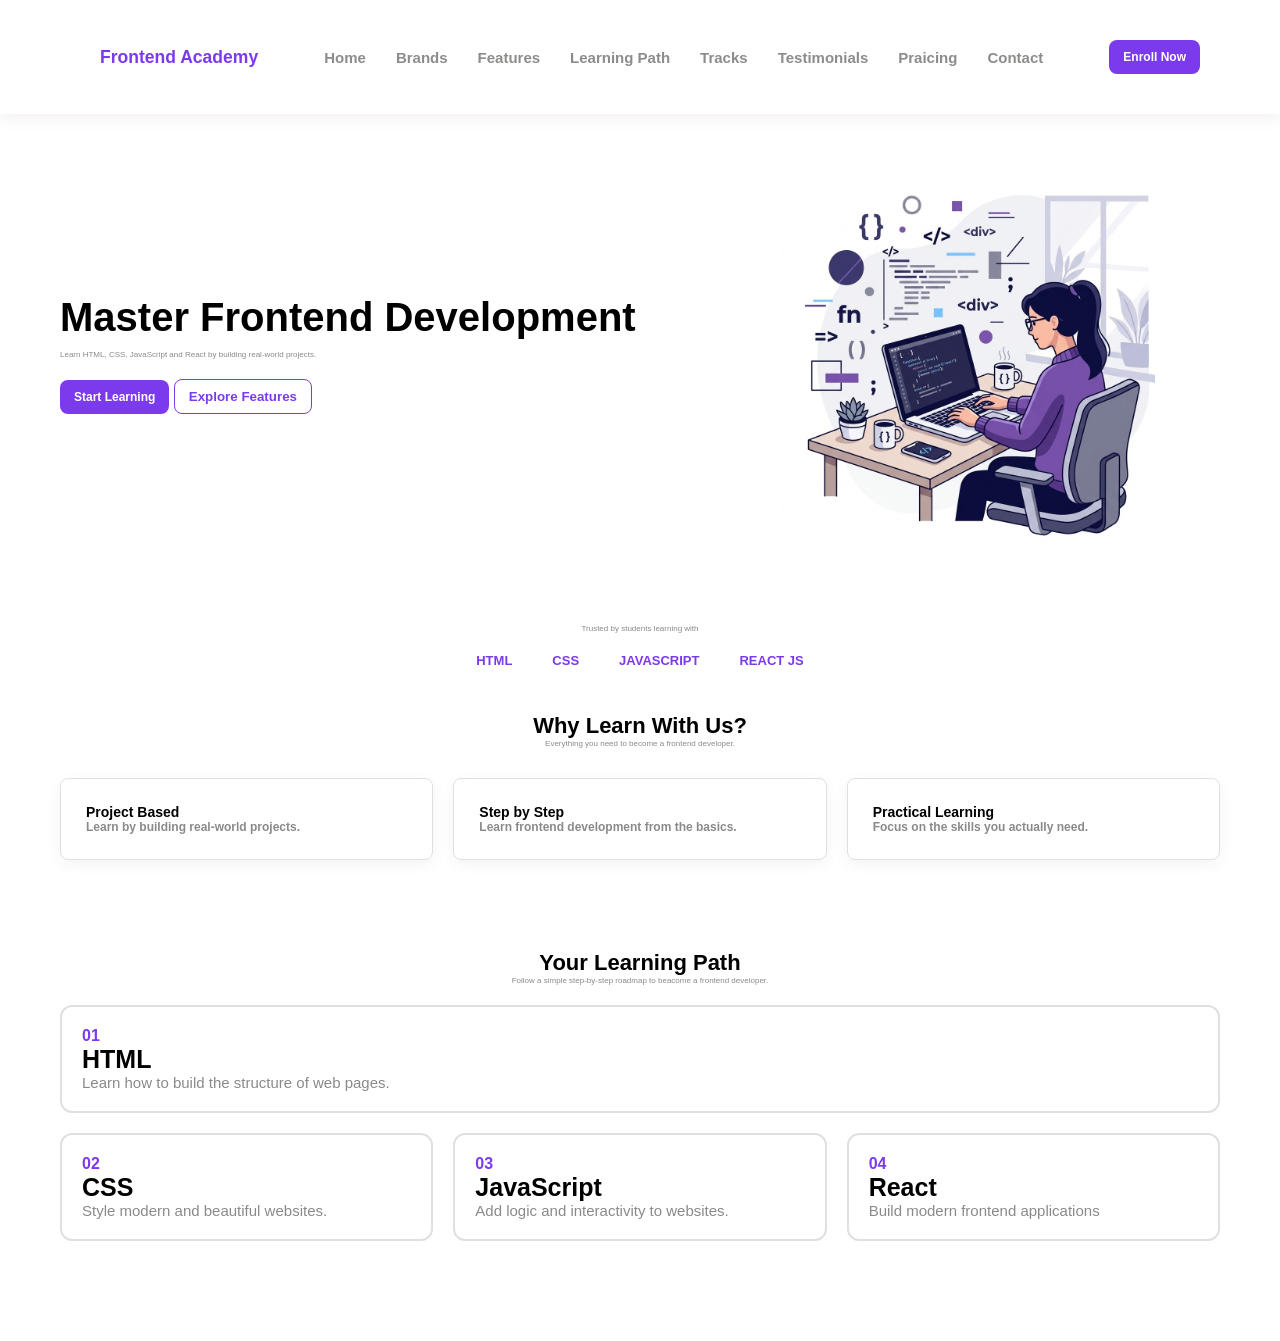
==== index.html @ 53301b3d "Rename task8.html to index.html" ====
<!DOCTYPE html>
<html>
<head>
  <meta charset="UTF-8">
  <meta name="viewport" content="width=device-width, initial-scale=1">
  <title>Frontend Website</title>
  <link rel="stylesheet" href="task8.css">
</head>

<body>
  <header>
    <h3 class="logo">Frontend Academy</h3>
    <nav>
      <a href="#">Home</a>
      <a href="#">Brands</a>
      <a href="#">Features</a>
      <a href="#">Learning Path</a>
      <a href="#">Tracks</a>
      <a href="#">Testimonials</a>
      <a href="#">Praicing</a>
      <a href="#">Contact</a>
    </nav>
    <button class="first-btn">Enroll Now</button>
  </header>
  
  <main>
    <hero>
      <div class="hero-content">
        <h1>Master Frontend Development</h1>
        <p>Learn HTML, CSS, JavaScript and React by building real-world projects.</p>
        <button class="first-btn">Start Learning</button>
        <button class="second-btn">Explore Features</button>
      </div>
      <img src="Image8.JPG" alt="Programming Photo">
    </hero>
    
    <section class="languages">
      <p>Trusted by students learning with</p>
      <div class="lang-list">
        <span>html</span>
        <span>css</span>
        <span>javascript</span>
        <span>react js</span>
      </div>
    </section>
    
    <section class="features">
      <h2>Why Learn With Us?</h2>
      <p class="features-description">Everything you need to become a frontend developer.</p>
      <div class="features-list">
        <div class="feature-card">
          <h4>Project Based</h4>
          <p>Learn by building real-world projects.</p>
        </div>
        <div class="feature-card">
          <h4>Step by Step</h4>
          <p>Learn frontend development from the basics.</p>
        </div>
        <div class="feature-card">
          <h4>Practical Learning</h4>
          <p>Focus on the skills you actually need.</p>
        </div>
      </div>
    </section>
    
    <section class="learning-path">
      <h2>Your Learning Path</h2>
      <p class="path-description">Follow a simple step-by-step roadmap to beacome a frontend developer.</p>
      <div class="path-container">
        <div class="path-card">
          <span>01</span>
          <h4 class="language">HTML</h4>
          <p>Learn how to build the structure of web pages.</p>
        </div>
        <div class="path-card">
          <span>02</span>
          <h4 class="language">
            CSS</h4>
            <p>Style modern and beautiful websites.</p>
        </div>
        <div class="path-card">
          <span>03</span>
          <h4 class="language">
            JavaScript</h4>
            <p>Add logic and interactivity to websites.</p>
        </div>
        <div class="path-card">
          <span>04</span>
          <h4 class="language">
            React</h4>
            <p>Build modern frontend applications</p>
        </div>
      </div>
    </section>
  </main>
</body>
</html>
---- task8.css ----
* {
  margin: 0;
}
body {
  font-family: sans-serif;
}
header {
  color: #fffcfc;
  font-size: 15px;
  display: flex;
  justify-content: space-between;
  align-items: center;
  padding: 40px 80px;
  box-shadow: 0 4px 15px rgba(92, 64, 51, 0.08);
  position: relative;
  z-index: 1;
}
h3 {
  color: #7c3aed;
  font-weight: bolder;
  margin-left: 20px;
}
nav {
  display: flex;
  justify-content: space-between;
  gap: 30px;
}
nav a {
  color: #8C8C8A;
  text-decoration: none;
  font-size: 15px;
  font-weight: bold;
}
.first-btn {
  background-color: #7c3aed;
  color: white;
  border: none;
  border-radius: 8px;
  font-size: 12px;
  font-weight: bold;
  padding: 10px 14px;
  transition: 0.4s;
}
.first-btn:hover {
  background-color: #5B21B6;
  transform: translateY(-4px);
}
hero {
  display: flex;
  align-items: center;
  justify-content: space-between;
  position: relative;
  z-index: 0;
  padding: 40px 60px;
}
h1 {
  font-size: 40px;
  font-weight: bolder;
  margin-bottom: 10px;
}
p {
  color: #8A8A8A;
  font-size: 8px;
  margin-bottom: 20px;
}
.second-btn {
  color: #7c3aed;
  background-color: white;
  border: 1px solid #7c3aed;
  border-radius: 8px;
  padding: 9px 14px;
  font-weight: bold;
  transition: 0.4s;
}
.second-btn:hover {
  background-color: #5B21B6;
  color: white;
  transform: translateY(-4px);
}

img {
  width: 400px;
  margin-right: 40px;
}
.languages {
  text-align: center;
  padding: 30px;
}
.languages {
  font-size: 13px;
}
.lang-list{
  display: flex;
  justify-content: center;
  gap: 40px;
  margin-bottom: 15px;
}
span {
  text-transform: uppercase;
  font-weight: bolder;
}

.features {
  text-align: center;
}
h2 {
  font-size: 22px;
  font-weight: bolder;
}
.features-list {
  display: flex;
  justify-content: center;
  justify-content: space-between;
  gap: 20px;
  padding: 10px 60px 80px;
}
.feature-card {
  flex: 1;
  border: 1px solid #e0e0e0;
  border-radius: 8px;
  box-shadow: 0 4px 15px rgba(0, 0, 0, 0.05);
  text-align: left;
  transition: 0.4s;
}
.feature-card {
  padding: 25px;
  font-size: 14px;
  font-weight: bold;
}
.feature-card p {
  font-size: 12px;
  margin-bottom: 0;
}
.feature-card:hover {
  border: 2px solid #7c3aed;
  transform: translate(0,-10px); 
}

.learning-path {
  text-align: center;
  padding: 10px 60px 100px;
}

.path-container {
  display: grid;
  grid-template-columns: repeat(3, 1fr);
  gap: 20px
}

span {
  color: #7c3aed;
  
}

.path-card {
  padding: 20px;
  border: 2px solid #e0e0e0;
  border-radius: 12px;
  text-align: left;
}

.path-card h4 {
  font-size: 25px;
}

.path-card p {
  font-size: 15px;
  margin-bottom: 0;
}

.path-card:first-child {
  grid-column: span 3;
}
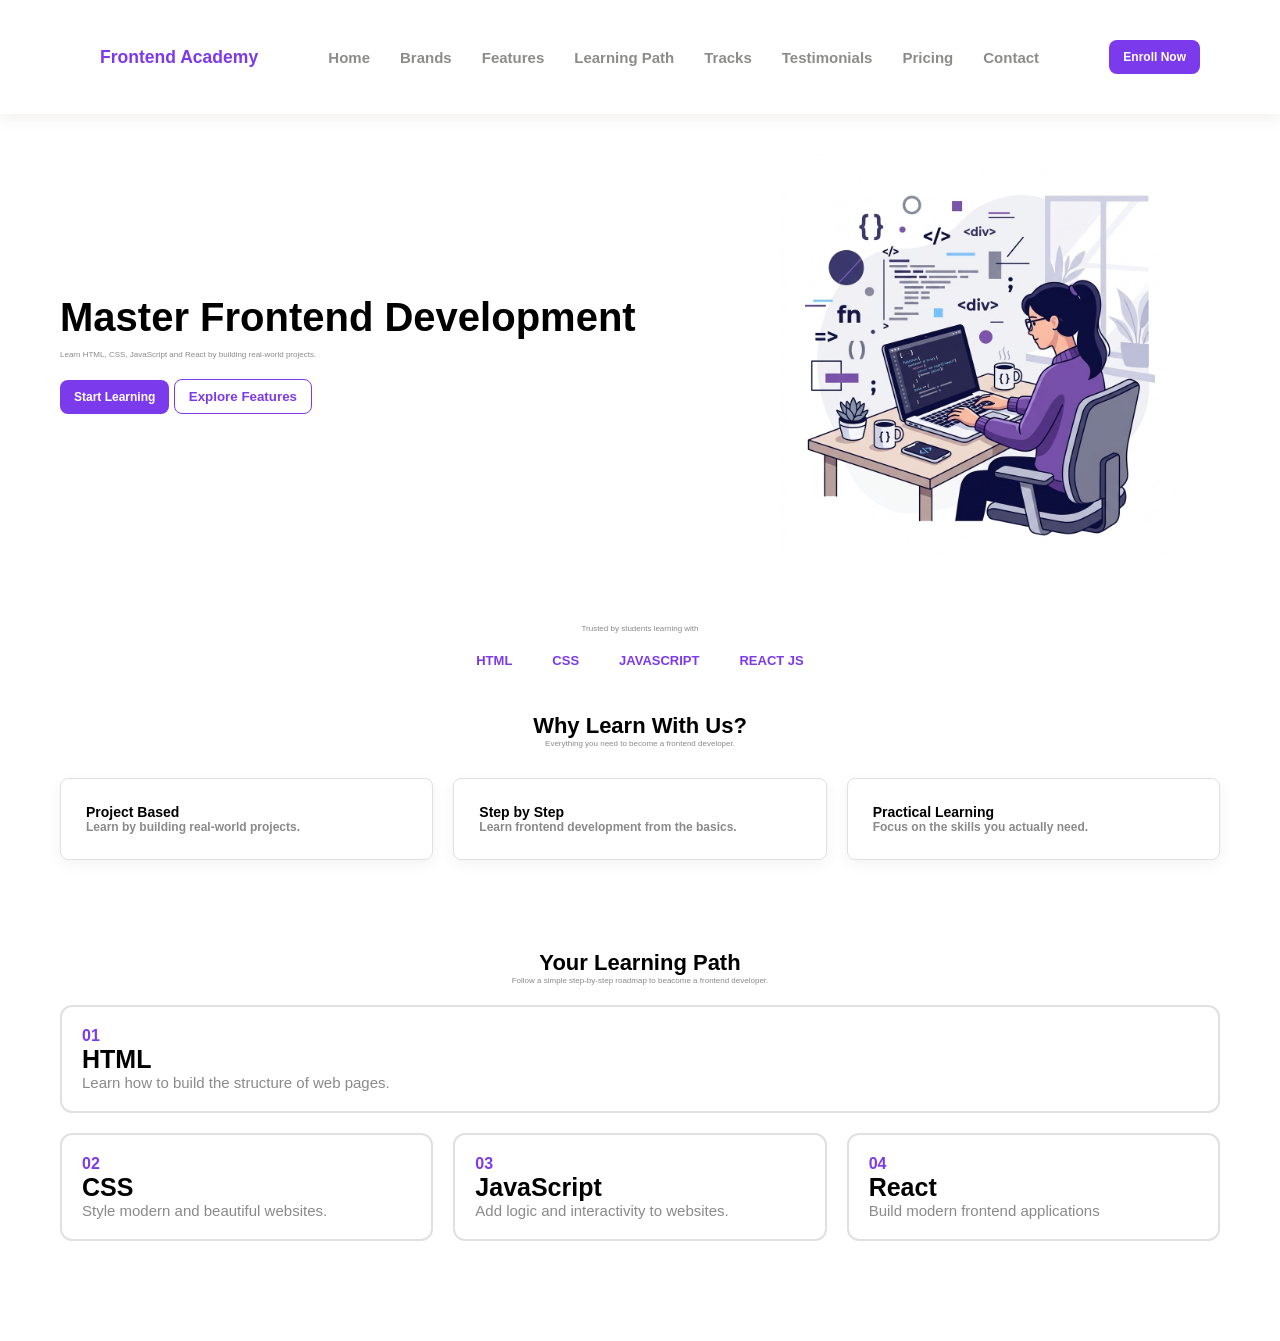
==== commit 0b755c8c: "Update index.html" ====
--- a/index.html
+++ b/index.html
@@ -17,7 +17,7 @@
       <a href="#">Learning Path</a>
       <a href="#">Tracks</a>
       <a href="#">Testimonials</a>
-      <a href="#">Praicing</a>
+      <a href="#">Pricing</a>
       <a href="#">Contact</a>
     </nav>
     <button class="first-btn">Enroll Now</button>
